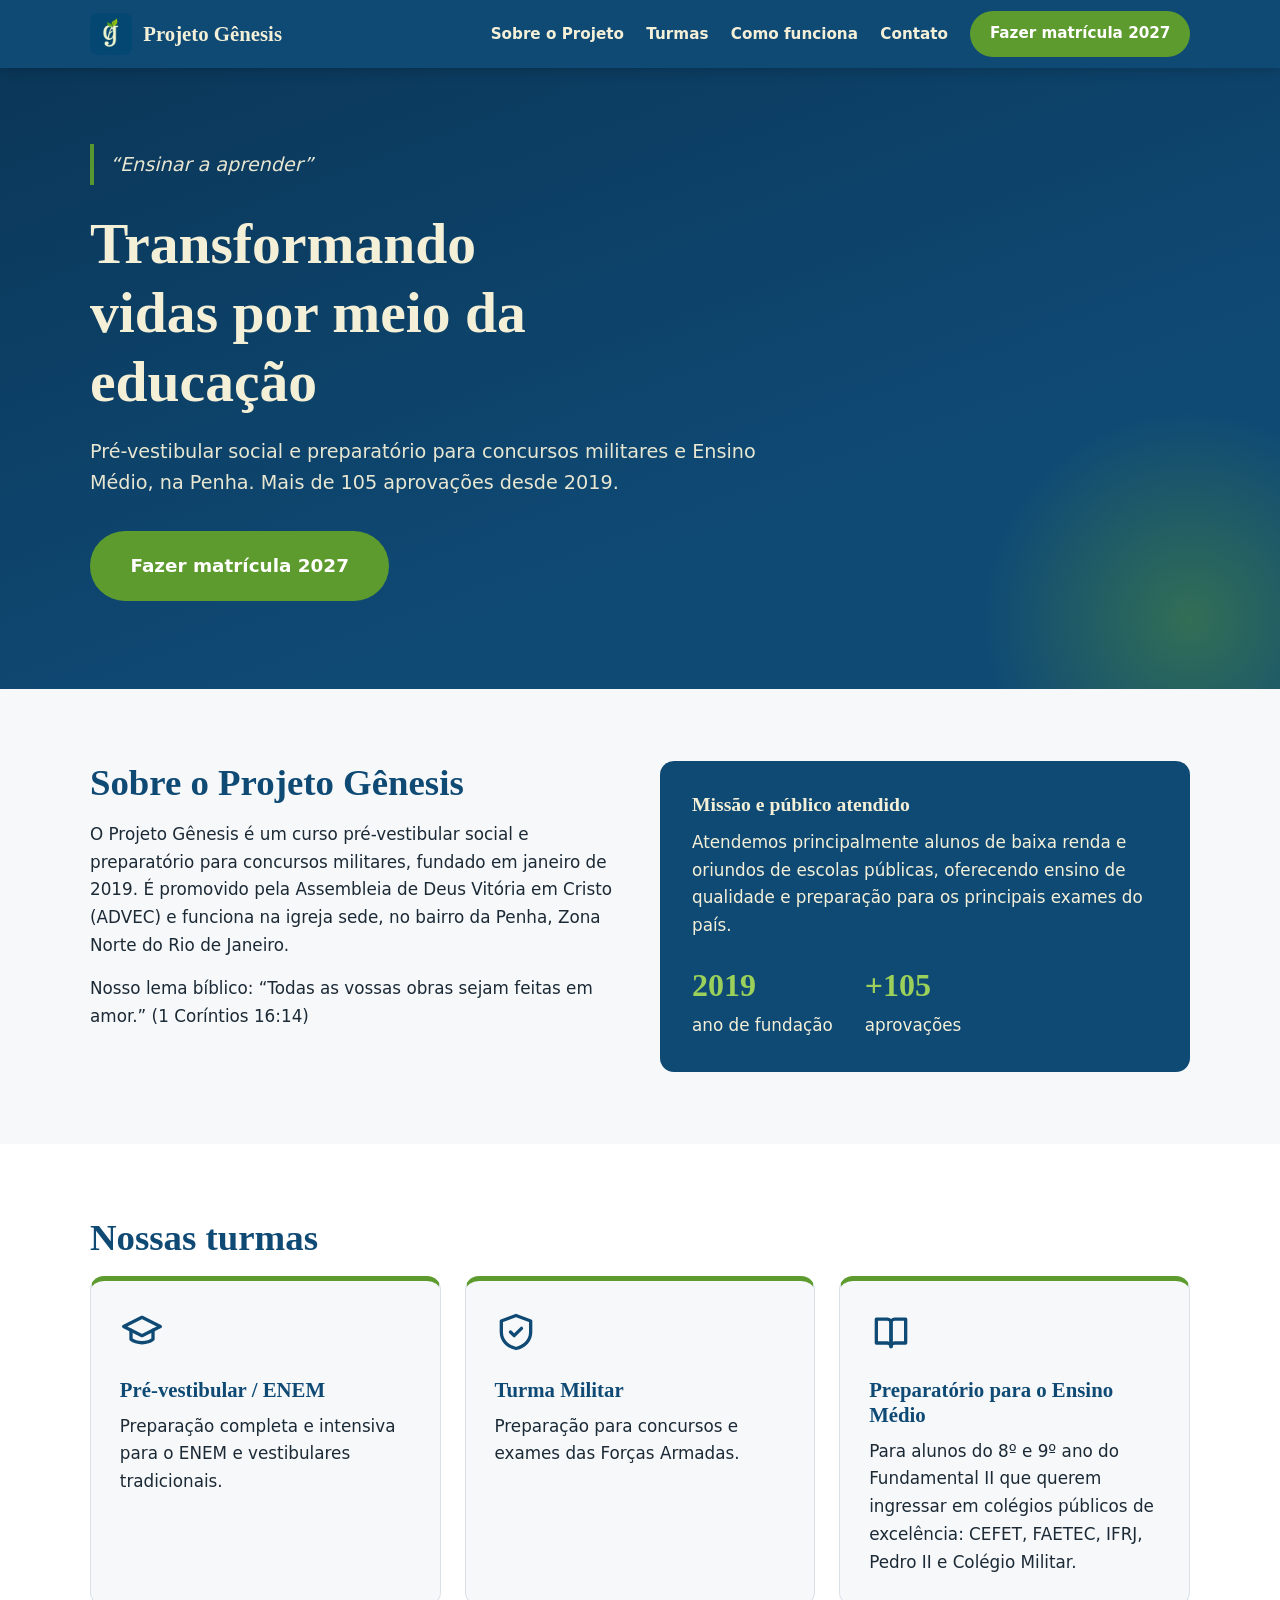
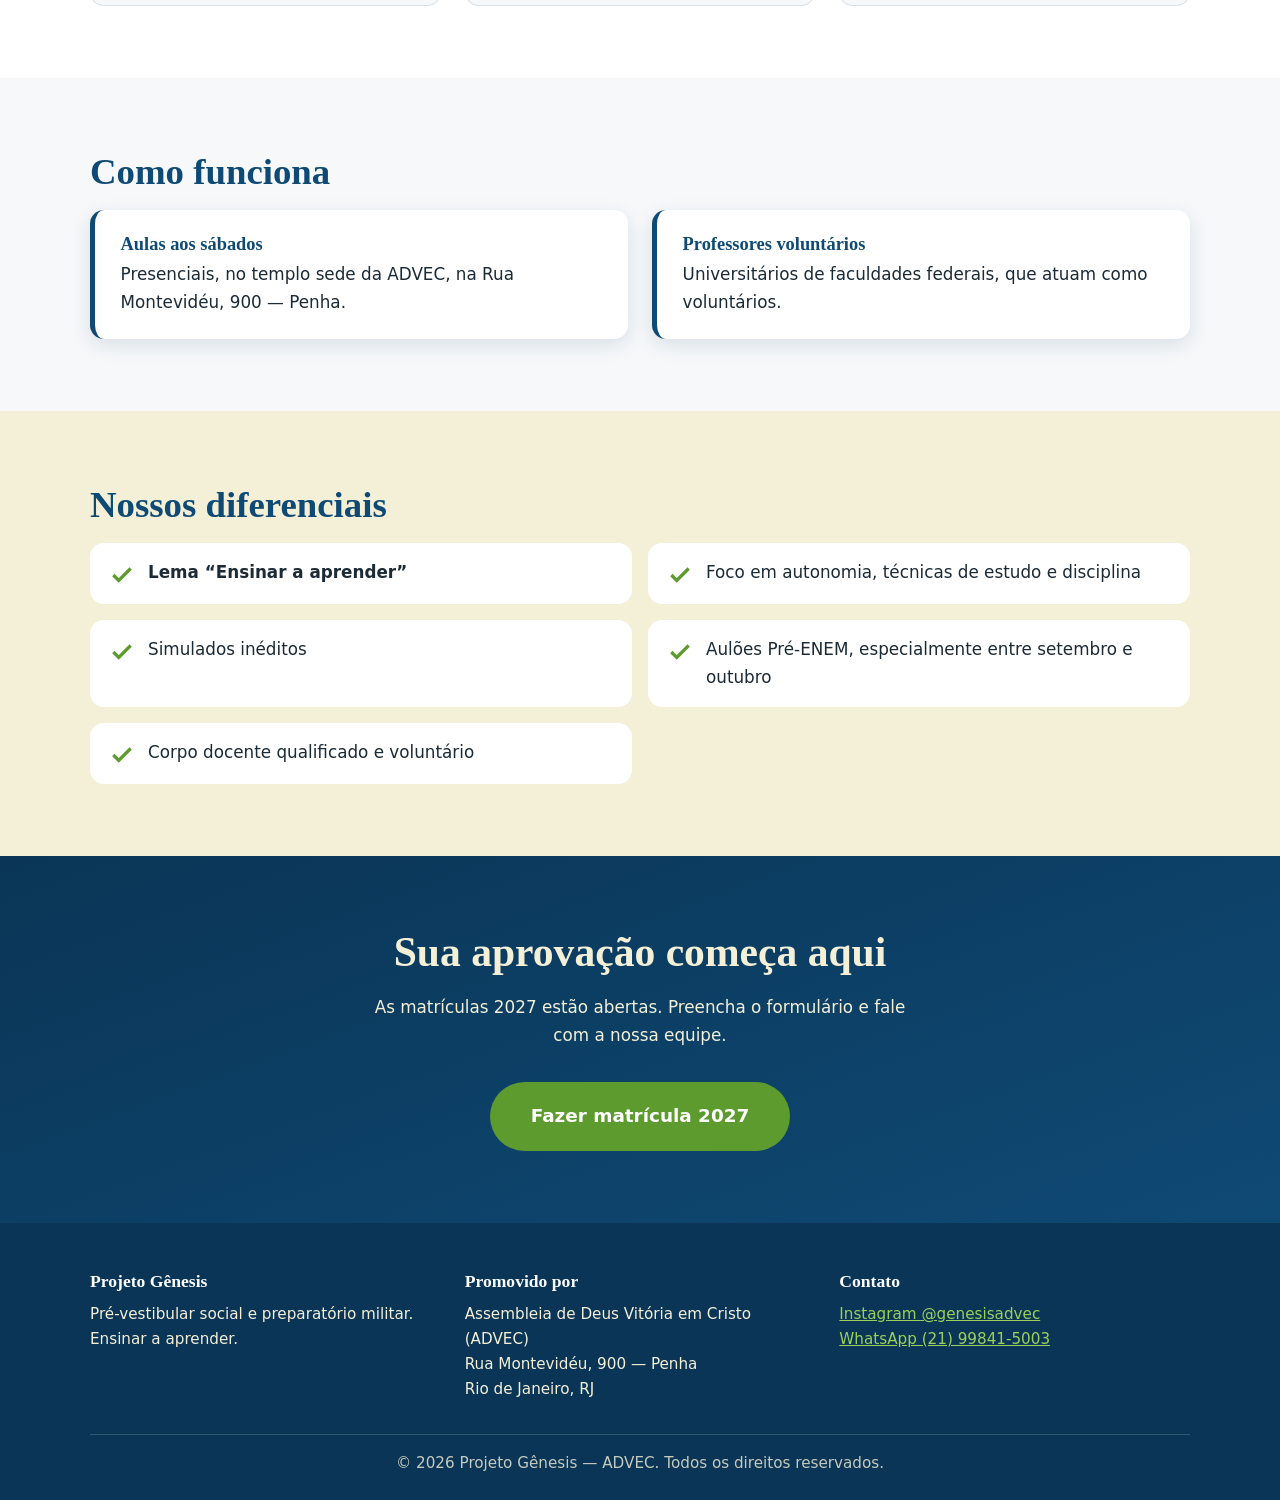
==== index.html @ 67db40ed "Add files via upload" ====
<!DOCTYPE html>
<html lang="pt-BR">
<head>
<meta charset="UTF-8"><meta name="viewport" content="width=device-width,initial-scale=1">
<title>Projeto Gênesis — Pré-vestibular social | ADVEC Penha</title>
<meta name="description" content="Curso pré-vestibular social, preparatório militar e para o Ensino Médio, na Penha, Rio de Janeiro.">
<link rel="icon" href="logo.jpg"><link rel="stylesheet" href="style.css">
</head>
<body>
<header class="header"><div class="container"><a class="marca" href="index.html"><img src="logo.jpg" alt="Logo do Projeto Gênesis">Projeto Gênesis</a>
<button class="hamburguer" aria-label="Abrir menu" aria-expanded="false"><span></span><span></span><span></span></button>
<ul class="menu"><li><a href="index.html#sobre">Sobre o Projeto</a></li><li><a href="index.html#turmas">Turmas</a></li><li><a href="index.html#como-funciona">Como funciona</a></li><li><a href="#contato">Contato</a></li><li><a class="btn btn-verde" href="matricula.html">Fazer matrícula 2027</a></li></ul></div></header>
<main>
<!-- Hero -->
<section class="hero"><div class="container">
<p class="lema">“Ensinar a aprender”</p>
<h1>Transformando vidas por meio da educação</h1>
<p>Pré-vestibular social e preparatório para concursos militares e Ensino Médio, na Penha. Mais de 105 aprovações desde 2019.</p>
<a class="btn btn-verde btn-grande" href="matricula.html">Fazer matrícula 2027</a>
</div></section>

<!-- Sobre -->
<section id="sobre"><div class="container duas-col">
<div class="revela"><h2 class="sec-titulo">Sobre o Projeto Gênesis</h2>
<p>O Projeto Gênesis é um curso pré-vestibular social e preparatório para concursos militares, fundado em janeiro de 2019. É promovido pela Assembleia de Deus Vitória em Cristo (ADVEC) e funciona na igreja sede, no bairro da Penha, Zona Norte do Rio de Janeiro.</p>
<p style="margin-top:1rem">Nosso lema bíblico: “Todas as vossas obras sejam feitas em amor.” (1 Coríntios 16:14)</p></div>
<div class="destaque revela"><h3>Missão e público atendido</h3>
<p>Atendemos principalmente alunos de baixa renda e oriundos de escolas públicas, oferecendo ensino de qualidade e preparação para os principais exames do país.</p>
<div class="numeros"><div><strong>2019</strong>ano de fundação</div><div><strong>+105</strong>aprovações</div></div></div>
</div></section>

<!-- Turmas -->
<section id="turmas" class="turmas"><div class="container">
<h2 class="sec-titulo revela">Nossas turmas</h2>
<div class="grade3">
<article class="card revela"><svg viewBox="0 0 24 24"><path d="M2 9l10-5 10 5-10 5z"/><path d="M6 11v5c3 2.5 9 2.5 12 0v-5"/></svg><h3>Pré-vestibular / ENEM</h3><p>Preparação completa e intensiva para o ENEM e vestibulares tradicionais.</p></article>
<article class="card revela"><svg viewBox="0 0 24 24"><path d="M12 3l8 3v6c0 4.5-3.2 8-8 9-4.8-1-8-4.5-8-9V6z"/><path d="M9 12l2 2 4-4"/></svg><h3>Turma Militar</h3><p>Preparação para concursos e exames das Forças Armadas.</p></article>
<article class="card revela"><svg viewBox="0 0 24 24"><path d="M4 5h6a2 2 0 012 2v13a2 2 0 00-2-2H4z"/><path d="M20 5h-6a2 2 0 00-2 2v13a2 2 0 012-2h6z"/></svg><h3>Preparatório para o Ensino Médio</h3><p>Para alunos do 8º e 9º ano do Fundamental II que querem ingressar em colégios públicos de excelência: CEFET, FAETEC, IFRJ, Pedro II e Colégio Militar.</p></article>
</div></div></section>

<!-- Como funciona -->
<section id="como-funciona"><div class="container">
<h2 class="sec-titulo revela">Como funciona</h2>
<div class="passos">
<div class="passo revela"><h3>Aulas aos sábados</h3><p>Presenciais, no templo sede da ADVEC, na Rua Montevidéu, 900 — Penha.</p></div>
<div class="passo revela"><h3>Professores voluntários</h3><p>Universitários de faculdades federais, que atuam como voluntários.</p></div>
</div></div></section>

<!-- Diferenciais -->
<section class="difs"><div class="container">
<h2 class="sec-titulo revela">Nossos diferenciais</h2>
<ul class="lista-dif">
<li class="revela"><svg viewBox="0 0 24 24"><path d="M4 12l5 5L20 6"/></svg><span><strong>Lema “Ensinar a aprender”</strong></span></li>
<li class="revela"><svg viewBox="0 0 24 24"><path d="M4 12l5 5L20 6"/></svg><span>Foco em autonomia, técnicas de estudo e disciplina</span></li>
<li class="revela"><svg viewBox="0 0 24 24"><path d="M4 12l5 5L20 6"/></svg><span>Simulados inéditos</span></li>
<li class="revela"><svg viewBox="0 0 24 24"><path d="M4 12l5 5L20 6"/></svg><span>Aulões Pré-ENEM, especialmente entre setembro e outubro</span></li>
<li class="revela"><svg viewBox="0 0 24 24"><path d="M4 12l5 5L20 6"/></svg><span>Corpo docente qualificado e voluntário</span></li>
</ul></div></section>

<!-- Chamada final -->
<section class="cta"><div class="container revela">
<h2>Sua aprovação começa aqui</h2>
<p>As matrículas 2027 estão abertas. Preencha o formulário e fale com a nossa equipe.</p>
<a class="btn btn-verde btn-grande" href="matricula.html">Fazer matrícula 2027</a>
</div></section>
</main>
<footer class="footer" id="contato"><div class="container"><div class="grade3">
<div><h3>Projeto Gênesis</h3><p>Pré-vestibular social e preparatório militar. Ensinar a aprender.</p></div>
<div><h3>Promovido por</h3><p>Assembleia de Deus Vitória em Cristo (ADVEC)<br>Rua Montevidéu, 900 — Penha<br>Rio de Janeiro, RJ</p></div>
<div><h3>Contato</h3><p><a href="https://www.instagram.com/genesisadvec/" target="_blank" rel="noopener">Instagram @genesisadvec</a><br><a href="https://wa.me/5521998415003" target="_blank" rel="noopener">WhatsApp (21) 99841-5003</a></p></div></div>
<p class="copy">© 2026 Projeto Gênesis — ADVEC. Todos os direitos reservados.</p></div></footer>
<script src="script.js"></script>
</body></html>
---- style.css ----
/* ===== Projeto Gênesis — estilos globais ===== */
/* Cores extraídas da logo: azul profundo, creme e verde das folhas */
:root{
  --azul:#0f4a75; --azul-esc:#0a3556; --creme:#f4f0d8; --verde:#5d9b2e; --verde-esc:#477a20;
  --fundo:#f6f8fa; --texto:#1c2a36; --suave:#5b6b78; --borda:#d9e1e8;
  --raio:14px; --sombra:0 6px 20px rgba(10,53,86,.12);
}
*{box-sizing:border-box;margin:0;padding:0}
html{scroll-behavior:smooth;scroll-padding-top:80px}
body{font-family:'Segoe UI',system-ui,-apple-system,Roboto,sans-serif;color:var(--texto);background:var(--fundo);line-height:1.65;font-size:1.05rem}
h1,h2,h3{font-family:Georgia,'Times New Roman',serif;line-height:1.2;color:var(--azul)}
a{color:inherit}
:focus-visible{outline:3px solid var(--verde);outline-offset:2px}
.container{width:min(1100px,92%);margin-inline:auto}
section{padding:4.5rem 0}
.sec-titulo{font-size:clamp(1.7rem,4vw,2.3rem);margin-bottom:1rem}
.sec-sub{color:var(--suave);max-width:60ch;margin-bottom:2rem}

/* Botões */
.btn{display:inline-block;padding:.8rem 1.5rem;border-radius:999px;font-weight:700;text-decoration:none;border:2px solid transparent;cursor:pointer;font-size:1rem;font-family:inherit;transition:transform .2s,background .2s,box-shadow .2s,color .2s}
.btn:hover{transform:translateY(-2px);box-shadow:var(--sombra)}
.btn-verde{background:var(--verde);color:#fff}
.btn-verde:hover{background:var(--verde-esc)}
.btn-azul{background:var(--azul);color:#fff}
.btn-azul:hover{background:var(--azul-esc)}
.btn-borda{border-color:var(--azul);color:var(--azul);background:#fff}
.btn-borda:hover{background:var(--azul);color:#fff}
.btn-grande{padding:1.1rem 2.4rem;font-size:1.15rem}

/* Header fixo */
.header{position:fixed;inset:0 0 auto 0;z-index:50;background:var(--azul);box-shadow:0 2px 12px rgba(0,0,0,.2)}
.header .container{display:flex;align-items:center;justify-content:space-between;height:68px}
.marca{display:flex;align-items:center;gap:.7rem;text-decoration:none;color:var(--creme);font-family:Georgia,serif;font-size:1.3rem;font-weight:700}
.marca img{width:42px;height:42px;border-radius:8px}
.menu{display:flex;align-items:center;gap:1.4rem;list-style:none}
.menu a{color:var(--creme);text-decoration:none;font-weight:600;font-size:.95rem;padding:.3rem 0;border-bottom:2px solid transparent;transition:border-color .2s}
.menu a:hover{border-color:var(--verde)}
.menu .btn{color:#fff;padding:.55rem 1.1rem;border-bottom:2px solid transparent}
.hamburguer{display:none;background:none;border:0;cursor:pointer;padding:.5rem}
.hamburguer span{display:block;width:26px;height:3px;background:var(--creme);margin:5px 0;border-radius:2px;transition:transform .3s,opacity .3s}
.hamburguer.aberto span:nth-child(1){transform:translateY(8px) rotate(45deg)}
.hamburguer.aberto span:nth-child(2){opacity:0}
.hamburguer.aberto span:nth-child(3){transform:translateY(-8px) rotate(-45deg)}

/* Hero */
.hero{background:linear-gradient(160deg,var(--azul-esc),var(--azul) 70%);color:var(--creme);padding:9rem 0 5.5rem;position:relative;overflow:hidden}
.hero::after{content:"";position:absolute;right:-120px;bottom:-140px;width:420px;height:420px;border-radius:50%;background:radial-gradient(circle,rgba(93,155,46,.45),transparent 70%)}
.hero h1{color:var(--creme);font-size:clamp(2.1rem,6vw,3.6rem);max-width:18ch;margin-bottom:1.2rem}
.hero p{max-width:55ch;font-size:1.2rem;margin-bottom:2rem;opacity:.95}
.hero .lema{display:inline-block;margin-bottom:1.5rem;padding:.3rem 1rem;border-left:4px solid var(--verde);font-style:italic}
.hero .container{position:relative;z-index:1}

/* Sobre / missão */
.duas-col{display:grid;grid-template-columns:1fr 1fr;gap:2.5rem;align-items:start}
.destaque{background:var(--azul);color:var(--creme);padding:2rem;border-radius:var(--raio)}
.destaque h3{color:var(--creme);margin-bottom:.8rem}
.numeros{display:flex;gap:2rem;margin-top:1.2rem;flex-wrap:wrap}
.numeros strong{display:block;font-size:2rem;font-family:Georgia,serif;color:#9bd05a}

/* Turmas */
.turmas{background:#fff}
.grade3{display:grid;grid-template-columns:repeat(3,1fr);gap:1.5rem}
.card{background:var(--fundo);border:1px solid var(--borda);border-top:5px solid var(--verde);border-radius:var(--raio);padding:1.8rem;transition:transform .25s,box-shadow .25s}
.card:hover{transform:translateY(-5px);box-shadow:var(--sombra)}
.card svg{width:44px;height:44px;margin-bottom:1rem;stroke:var(--azul);fill:none;stroke-width:1.8;stroke-linecap:round;stroke-linejoin:round}
.card h3{margin-bottom:.6rem;font-size:1.3rem}

/* Como funciona + diferenciais */
.passos{display:grid;grid-template-columns:repeat(2,1fr);gap:1.5rem}
.passo{background:#fff;border-left:5px solid var(--azul);padding:1.4rem 1.6rem;border-radius:var(--raio);box-shadow:var(--sombra)}
.passo h3{font-size:1.15rem;margin-bottom:.4rem}
.difs{background:var(--creme)}
.lista-dif{list-style:none;display:grid;grid-template-columns:repeat(2,1fr);gap:1rem}
.lista-dif li{display:flex;gap:.8rem;align-items:flex-start;background:#fff;padding:1rem 1.2rem;border-radius:var(--raio)}
.lista-dif svg{flex:none;width:26px;height:26px;stroke:var(--verde);fill:none;stroke-width:3;margin-top:3px}

/* Chamada final */
.cta{background:linear-gradient(160deg,var(--azul-esc),var(--azul));text-align:center;color:var(--creme)}
.cta h2{color:var(--creme);margin-bottom:1rem;font-size:clamp(1.8rem,4.5vw,2.6rem)}
.cta p{margin-bottom:2rem;max-width:50ch;margin-inline:auto}

/* Footer */
.footer{background:var(--azul-esc);color:var(--creme);padding:3rem 0 1.5rem;font-size:.95rem}
.footer .grade3{margin-bottom:2rem}
.footer h3{color:#fff;font-size:1.1rem;margin-bottom:.6rem}
.footer a{color:#9bd05a}
.copy{border-top:1px solid rgba(255,255,255,.2);padding-top:1rem;text-align:center;opacity:.8}

/* Animações de entrada */
.revela{opacity:0;transform:translateY(24px);transition:opacity .7s ease,transform .7s ease}
.revela.visivel{opacity:1;transform:none}

/* ===== Página de matrícula ===== */
.topo-mat{background:var(--azul);color:var(--creme);padding:7.5rem 0 3rem;text-align:center}
.topo-mat h1{color:var(--creme);font-size:clamp(1.8rem,5vw,2.8rem);margin-bottom:.8rem}
.topo-mat p{max-width:56ch;margin-inline:auto}
.form-wrap{max-width:720px;margin:-1.5rem auto 4rem;padding:0 4%}
.progresso{display:flex;align-items:center;gap:1rem;margin-bottom:1rem;font-weight:600;color:var(--azul)}
.barra{flex:1;height:10px;background:var(--borda);border-radius:99px;overflow:hidden}
.barra div{height:100%;width:33.3%;background:var(--verde);transition:width .4s}
.etapa{display:none}
.etapa.ativa{display:block;animation:entra .4s ease}
@keyframes entra{from{opacity:0;transform:translateX(16px)}to{opacity:1;transform:none}}
.bloco{background:#fff;border:1px solid var(--borda);border-radius:var(--raio);padding:1.5rem;margin-bottom:1rem}
.bloco.cabeca{background:var(--azul);color:var(--creme);font-weight:700;border:0}
.bloco label.rot,.bloco legend{display:block;font-weight:600;margin-bottom:.6rem}
.req{color:#c0392b}
.bloco input[type=text],.bloco input[type=email],.bloco input[type=tel],.bloco input[type=date],.bloco select,.bloco textarea{width:100%;padding:.7rem .8rem;border:1px solid var(--borda);border-radius:8px;font:inherit;background:#fff}
.bloco input:focus,.bloco select:focus,.bloco textarea:focus{border-color:var(--azul);outline:2px solid var(--azul)}
.opcao{display:flex;align-items:center;gap:.6rem;padding:.3rem 0;cursor:pointer}
.opcao input{width:20px;height:20px;accent-color:var(--azul);flex:none}
.camisas{display:flex;flex-wrap:wrap;gap:.4rem 1.4rem}
fieldset{border:0}
.avisos ol{margin:.6rem 0 0 1.3rem}
.avisos li{margin-bottom:.4rem}
.erro{display:none;color:#c0392b;font-size:.9rem;margin-top:.4rem}
.invalido .erro{display:block}
.invalido input[type=text],.invalido input[type=email],.invalido input[type=tel],.invalido input[type=date],.invalido select{border-color:#c0392b}
.nav-form{display:flex;gap:1rem;justify-content:space-between;flex-wrap:wrap;margin-top:1.2rem}
.sucesso{display:none;text-align:center;background:#fff;border-radius:var(--raio);padding:2.5rem 1.5rem;box-shadow:var(--sombra);border-top:6px solid var(--verde)}
.sucesso.mostra{display:block;animation:entra .5s ease}
.sucesso h2{margin-bottom:.8rem}

/* Responsivo */
@media(max-width:860px){
  .hamburguer{display:block}
  .menu{position:absolute;top:68px;left:0;right:0;flex-direction:column;align-items:stretch;gap:0;background:var(--azul-esc);padding:1rem 4%;display:none}
  .menu.aberto{display:flex}
  .menu li{padding:.6rem 0;border-bottom:1px solid rgba(255,255,255,.1)}
  .menu .btn{display:block;text-align:center}
  .duas-col,.grade3,.passos,.lista-dif{grid-template-columns:1fr}
  section{padding:3.2rem 0}
}
@media(prefers-reduced-motion:reduce){*{animation:none!important;transition:none!important}.revela{opacity:1;transform:none}}

/* Cartão de apresentação e chave "enviar cópia" */
.intro h2{font-size:1.8rem;margin-bottom:.6rem}
.switch{position:relative;flex:none;width:46px;height:26px}
.switch input{position:absolute;inset:0;opacity:0;width:100%;height:100%;cursor:pointer;margin:0}
.trilho{position:absolute;inset:0;background:#9aa8b4;border-radius:99px;transition:background .2s;pointer-events:none}
.trilho::after{content:"";position:absolute;top:3px;left:3px;width:20px;height:20px;border-radius:50%;background:#fff;transition:transform .2s}
.switch input:checked+.trilho{background:var(--verde)}
.switch input:checked+.trilho::after{transform:translateX(20px)}
.switch input:focus-visible+.trilho{outline:3px solid var(--verde);outline-offset:2px}

.dica{color:var(--suave);font-size:.9rem;margin:-.2rem 0 .6rem}

.lista-op{display:grid;gap:.2rem}
.opcao{padding:.45rem 0}

/* =====================================================================
   AJUSTES DE RESPONSIVIDADE PARA CELULAR
   Só adapta disposição e dimensões; cores, fontes, bordas e sombras do
   desktop permanecem exatamente como estão.
   ===================================================================== */

/* --- Base (todas as larguras, sem efeito visual no desktop) --- */
img,svg{max-width:100%}
fieldset{min-width:0}              /* evita que grupos de opções estiquem a página (causa de rolagem lateral) */
.bloco,.card,.passo,.destaque{min-width:0}

/* --- Tablets e celulares grandes (até 768px) --- */
@media (max-width:768px){
  .container{width:min(1100px,92%)}
  .hero{padding:8rem 0 4.5rem}
  .hero h1{max-width:100%}

  /* Botões em largura total, mantendo o mesmo estilo */
  .hero .btn,.cta .btn,.sucesso .btn{display:block;width:100%;text-align:center}
  .sucesso .btn{margin:0 0 .8rem!important}
  .nav-form{flex-direction:column;align-items:stretch}
  .nav-form .btn{width:100%;text-align:center}

  /* Formulário confortável para o toque (mín. ~48px de altura) */
  .bloco input[type=text],.bloco input[type=email],.bloco input[type=tel],.bloco input[type=date],.bloco select{min-height:48px;max-width:100%;min-width:0;display:block}
  .btn{min-height:48px;display:flex;align-items:center;justify-content:center}
  .menu .btn{display:flex}
  .opcao{min-height:44px}
  .opcao input{width:22px;height:22px}
  .switch{width:50px}

  /* Textos longos nunca estouram a largura */
  .bloco,.opcao,.passo,.card,.lista-dif li,.footer p{overflow-wrap:break-word;word-break:normal}
  /* A animação de entrada das etapas desliza 16px para o lado: aqui ela é contida para não gerar rolagem horizontal */
  .form-wrap{padding:0 4%;overflow-x:hidden;overflow-x:clip}
}

/* --- Celulares (até 480px) --- */
@media (max-width:480px){
  html{scroll-padding-top:72px}
  body{font-size:1rem}
  section{padding:2.8rem 0}
  .marca{font-size:1.1rem;gap:.5rem}
  .marca img{width:38px;height:38px}
  .hero{padding:7rem 0 3.5rem}
  .hero p{font-size:1.05rem}
  .destaque,.card,.passo{padding:1.3rem}
  .numeros{gap:1.4rem}
  .topo-mat{padding:6.5rem 0 3.5rem}
  .bloco{padding:1.1rem}
  .progresso{gap:.7rem;font-size:.95rem}
  .camisas{gap:.2rem 1rem}            /* tamanhos de camiseta continuam lado a lado, quebrando linha quando faltar espaço */
  .btn-grande{padding:1rem 1.4rem;font-size:1.05rem}
  .footer .grade3{gap:1.2rem}
}

/* --- Celulares bem estreitos (até 360px) --- */
@media (max-width:360px){
  .marca{font-size:1rem}
  .bloco{padding:1rem}
  .container{width:94%}
}
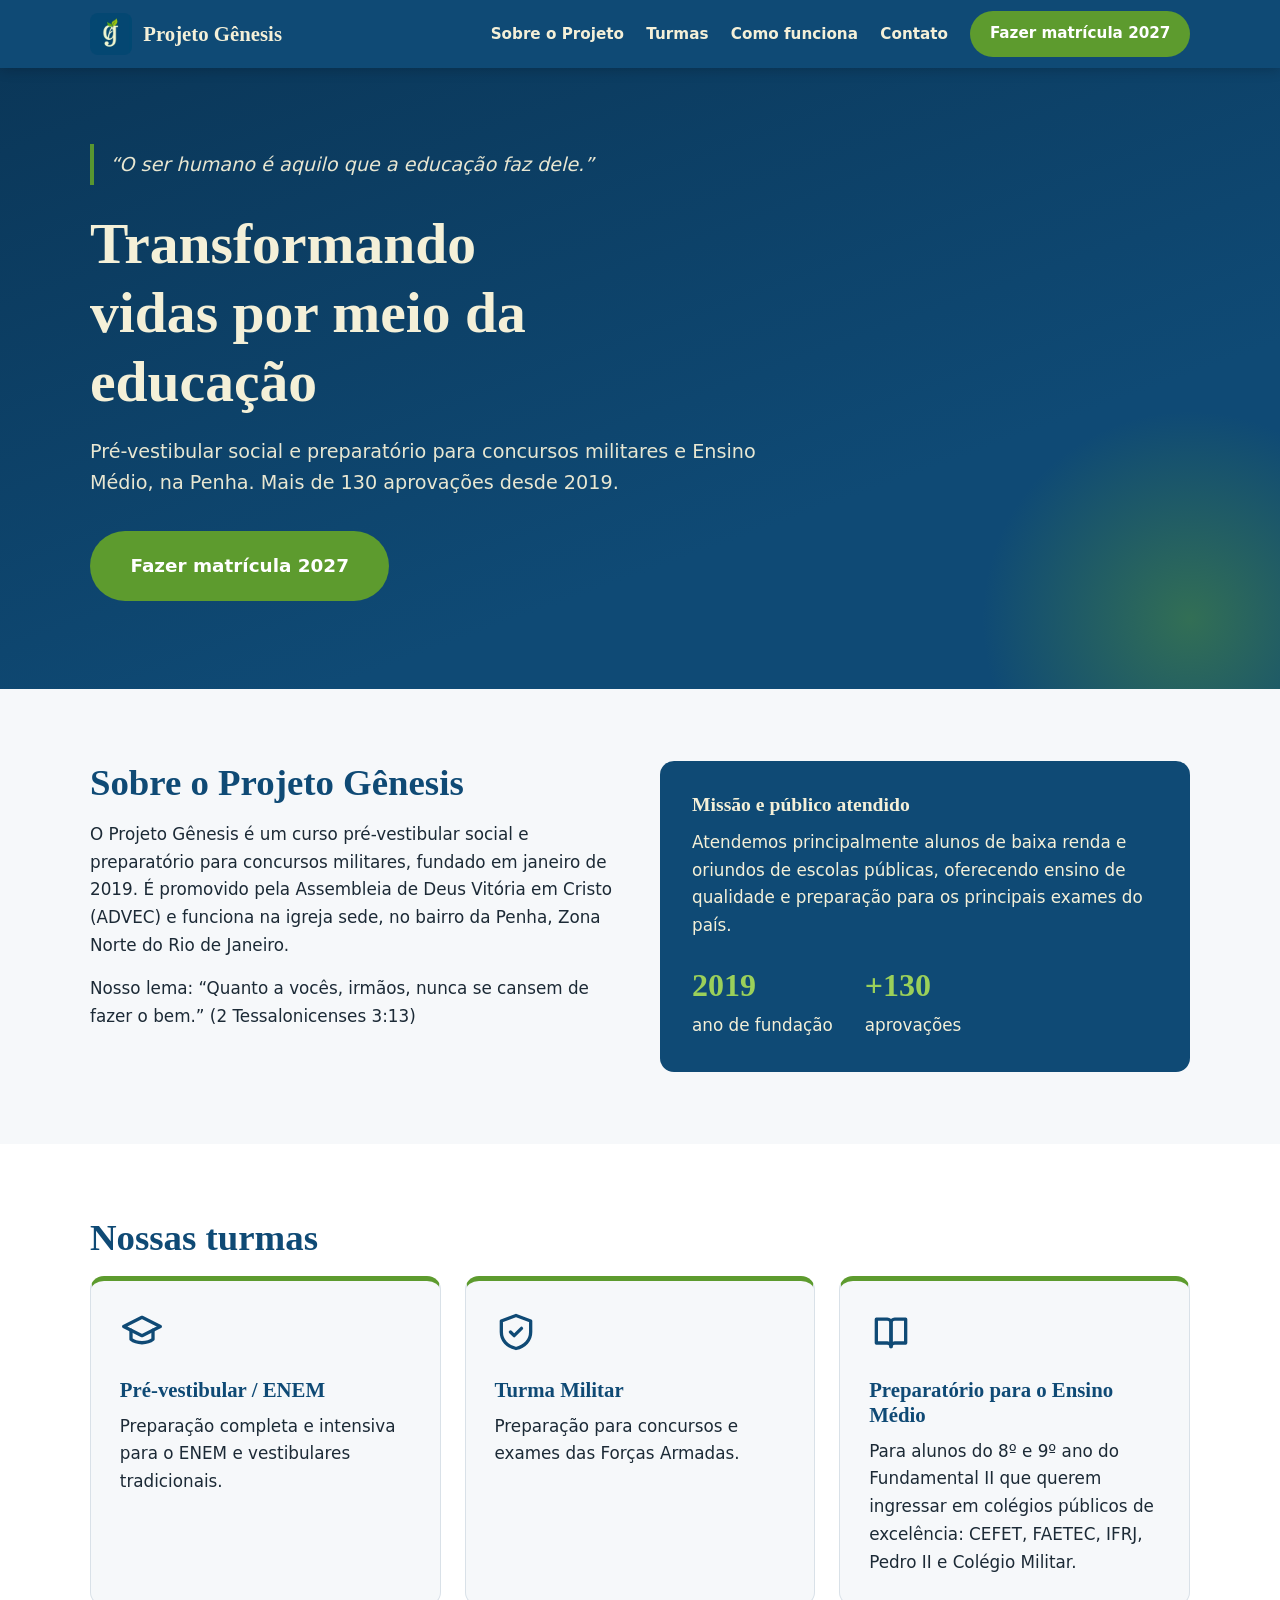
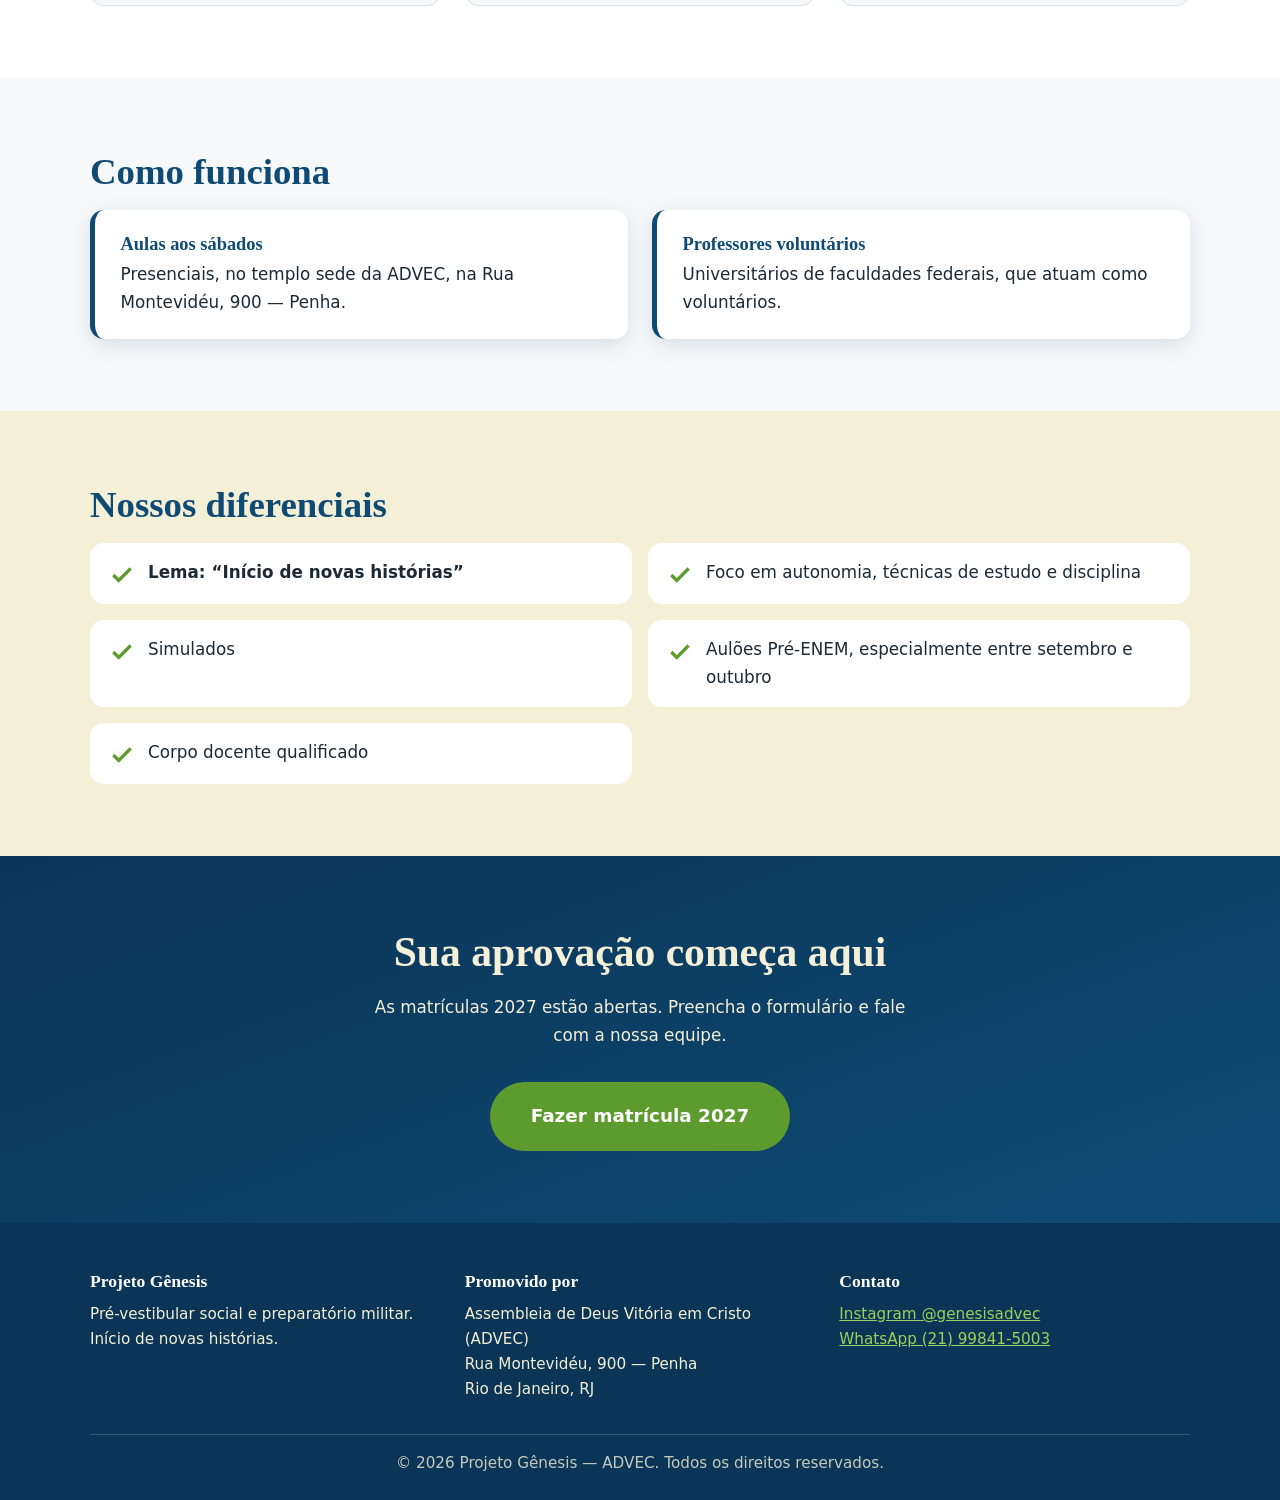
==== commit 64aacc92: "Change project motto and update approval count Updated project motto and approval statistics in the " ====
--- a/index.html
+++ b/index.html
@@ -13,9 +13,9 @@
 <main>
 <!-- Hero -->
 <section class="hero"><div class="container">
-<p class="lema">“Ensinar a aprender”</p>
+<p class="lema">“O ser humano é aquilo que a educação faz dele.”</p>
 <h1>Transformando vidas por meio da educação</h1>
-<p>Pré-vestibular social e preparatório para concursos militares e Ensino Médio, na Penha. Mais de 105 aprovações desde 2019.</p>
+<p>Pré-vestibular social e preparatório para concursos militares e Ensino Médio, na Penha. Mais de 130 aprovações desde 2019.</p>
 <a class="btn btn-verde btn-grande" href="matricula.html">Fazer matrícula 2027</a>
 </div></section>
 
@@ -23,10 +23,10 @@
 <section id="sobre"><div class="container duas-col">
 <div class="revela"><h2 class="sec-titulo">Sobre o Projeto Gênesis</h2>
 <p>O Projeto Gênesis é um curso pré-vestibular social e preparatório para concursos militares, fundado em janeiro de 2019. É promovido pela Assembleia de Deus Vitória em Cristo (ADVEC) e funciona na igreja sede, no bairro da Penha, Zona Norte do Rio de Janeiro.</p>
-<p style="margin-top:1rem">Nosso lema bíblico: “Todas as vossas obras sejam feitas em amor.” (1 Coríntios 16:14)</p></div>
+<p style="margin-top:1rem">Nosso lema: “Quanto a vocês, irmãos, nunca se cansem de fazer o bem.” (2 Tessalonicenses 3:13)</p></div>
 <div class="destaque revela"><h3>Missão e público atendido</h3>
 <p>Atendemos principalmente alunos de baixa renda e oriundos de escolas públicas, oferecendo ensino de qualidade e preparação para os principais exames do país.</p>
-<div class="numeros"><div><strong>2019</strong>ano de fundação</div><div><strong>+105</strong>aprovações</div></div></div>
+<div class="numeros"><div><strong>2019</strong>ano de fundação</div><div><strong>+130</strong>aprovações</div></div></div>
 </div></section>
 
 <!-- Turmas -->
@@ -50,11 +50,11 @@
 <section class="difs"><div class="container">
 <h2 class="sec-titulo revela">Nossos diferenciais</h2>
 <ul class="lista-dif">
-<li class="revela"><svg viewBox="0 0 24 24"><path d="M4 12l5 5L20 6"/></svg><span><strong>Lema “Ensinar a aprender”</strong></span></li>
+<li class="revela"><svg viewBox="0 0 24 24"><path d="M4 12l5 5L20 6"/></svg><span><strong>Lema: “Início de novas histórias”</strong></span></li>
 <li class="revela"><svg viewBox="0 0 24 24"><path d="M4 12l5 5L20 6"/></svg><span>Foco em autonomia, técnicas de estudo e disciplina</span></li>
-<li class="revela"><svg viewBox="0 0 24 24"><path d="M4 12l5 5L20 6"/></svg><span>Simulados inéditos</span></li>
+<li class="revela"><svg viewBox="0 0 24 24"><path d="M4 12l5 5L20 6"/></svg><span>Simulados</span></li>
 <li class="revela"><svg viewBox="0 0 24 24"><path d="M4 12l5 5L20 6"/></svg><span>Aulões Pré-ENEM, especialmente entre setembro e outubro</span></li>
-<li class="revela"><svg viewBox="0 0 24 24"><path d="M4 12l5 5L20 6"/></svg><span>Corpo docente qualificado e voluntário</span></li>
+<li class="revela"><svg viewBox="0 0 24 24"><path d="M4 12l5 5L20 6"/></svg><span>Corpo docente qualificado</span></li>
 </ul></div></section>
 
 <!-- Chamada final -->
@@ -65,9 +65,10 @@
 </div></section>
 </main>
 <footer class="footer" id="contato"><div class="container"><div class="grade3">
-<div><h3>Projeto Gênesis</h3><p>Pré-vestibular social e preparatório militar. Ensinar a aprender.</p></div>
+<div><h3>Projeto Gênesis</h3><p>Pré-vestibular social e preparatório militar. Início de novas histórias.</p></div>
 <div><h3>Promovido por</h3><p>Assembleia de Deus Vitória em Cristo (ADVEC)<br>Rua Montevidéu, 900 — Penha<br>Rio de Janeiro, RJ</p></div>
-<div><h3>Contato</h3><p><a href="https://www.instagram.com/genesisadvec/" target="_blank" rel="noopener">Instagram @genesisadvec</a><br><a href="https://wa.me/5521998415003" target="_blank" rel="noopener">WhatsApp (21) 99841-5003</a></p></div></div>
+<div><h3>Contato</h3><p><a href="https://www.instagram.com/genesisadvec/" target="_blank" rel="noopener">Instagram @genesisadvec</a><br><a href="https://wa.me/5521991373335" target="_blank" rel="noopener">WhatsApp (21) 99841-5003</a></p></div></div>
 <p class="copy">© 2026 Projeto Gênesis — ADVEC. Todos os direitos reservados.</p></div></footer>
 <script src="script.js"></script>
-</body></html>
+</body>
+</html>
--- a/style.css
+++ b/style.css
@@ -209,4 +209,24 @@
   .marca{font-size:1rem}
   .bloco{padding:1rem}
   .container{width:94%}
-}+}
+
+/* ===== Botão "Voltar ao início" (página de matrícula) ===== */
+.btn-voltar{display:inline-flex;align-items:center;gap:.5rem;min-height:44px;padding:.55rem 1.2rem .55rem 1rem;margin-bottom:1.5rem;border:2px solid var(--creme);border-radius:999px;color:var(--creme);text-decoration:none;font-weight:700;font-size:.95rem;transition:transform .2s,background .2s,color .2s,box-shadow .2s}
+.btn-voltar svg{width:18px;height:18px;fill:none;stroke:currentColor;stroke-width:2.5;stroke-linecap:round;stroke-linejoin:round;transition:transform .2s}
+.btn-voltar:hover{background:var(--creme);color:var(--azul-esc);transform:translateY(-2px);box-shadow:var(--sombra)}
+.btn-voltar:hover svg{transform:translateX(-3px)}
+.topo-mat .container{text-align:center}
+.topo-mat .btn-voltar{float:none}
+@media (max-width:480px){
+  .btn-voltar{display:flex;justify-content:center;width:100%;min-height:48px}  /* largura total no celular, como os demais botões */
+}
+
+/* ===== Botão "Voltar ao início" fixo no canto superior esquerdo ===== */
+/* Fica sempre visível ao rolar, logo abaixo do header fixo (68px), sem cobrir a logo */
+.btn-voltar{position:fixed;top:calc(68px + .75rem);left:max(.75rem,env(safe-area-inset-left));z-index:40;margin:0;background:var(--azul);box-shadow:0 4px 14px rgba(10,53,86,.35)}
+/* No celular vira um botão redondo só com a seta, para não cobrir o formulário */
+@media (max-width:480px){
+  .btn-voltar{width:46px;height:46px;min-height:46px;padding:0;gap:0;justify-content:center;font-size:0}
+  .btn-voltar svg{width:22px;height:22px}
+}
